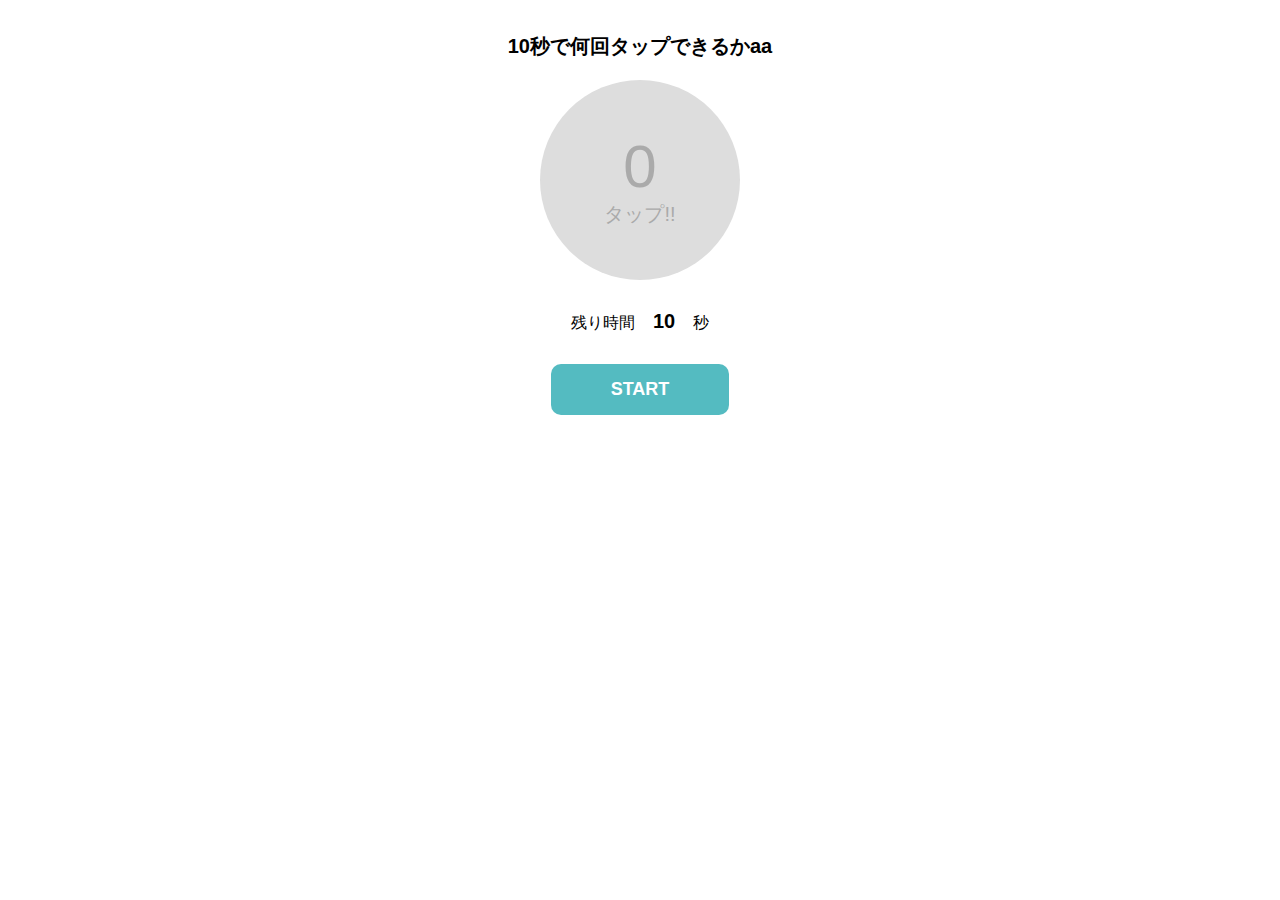
==== index.html @ 46bc226a "2" ====
<!DOCTYPE html>
<html>
<head>
<meta charset="utf-8">
<meta http-equiv="X-UA-Compatible" content="IE=edge">
<meta name="viewport" content="width=device-width, initial-scale=1.0">
<title>TAP10</title>
<link rel="stylesheet" type="text/css" href="app.css">
</head>
<body>

<section class="container">
  <h1 class="title">10秒で何回タップできるかaa</h1>
  <button id="js-tapBtn" class="btn-tap" disabled>
    <span id="js-count"></span><br>タップ!!
  </button>
  <div class="time">残り時間 <span id="js-time"></span> 秒</div>
  <button id="js-startBtn" class="btn">START</button>
</section>

<script src="app.js"></script>
</body>
</html>
---- app.css ----
@charset 'UTF-8';

html {
  font-family: sans-serif;
  touch-action: manipulation;
}
.container {
  padding: 15px;
  max-width: 400px;
  margin: 0 auto;
  text-align: center;
  font-size: 16px;
}
.title {
  font-size: 20px;
  margin: 10px 0 20px;
}
.btn-tap {
  width: 200px;
  height: 200px;
  border-radius: 50%;
  color: #fff;
  background-color: #a0ce00;
  border: none;
  outline: none;
  font-size: 20px;
  margin-bottom: 30px;
  cursor: pointer;
}
.btn-tap:disabled {
  background-color: #ddd;
  color: #aaa;
}
.btn-tap span {
  font-size: 60px;
}
.btn {
  display: inline-block;
  margin: 30px 0 0;
  padding: 15px 60px;
  border: none;
  border-radius: 10px;
  background-color: #54bbc1;
  font-size: 18px;
  color: #fff;
  font-weight: bold;
  cursor: pointer;
}
.time span {
  display: inline-block;
  width: 50px;
  font-size: 20px;
  font-weight: bold;
}
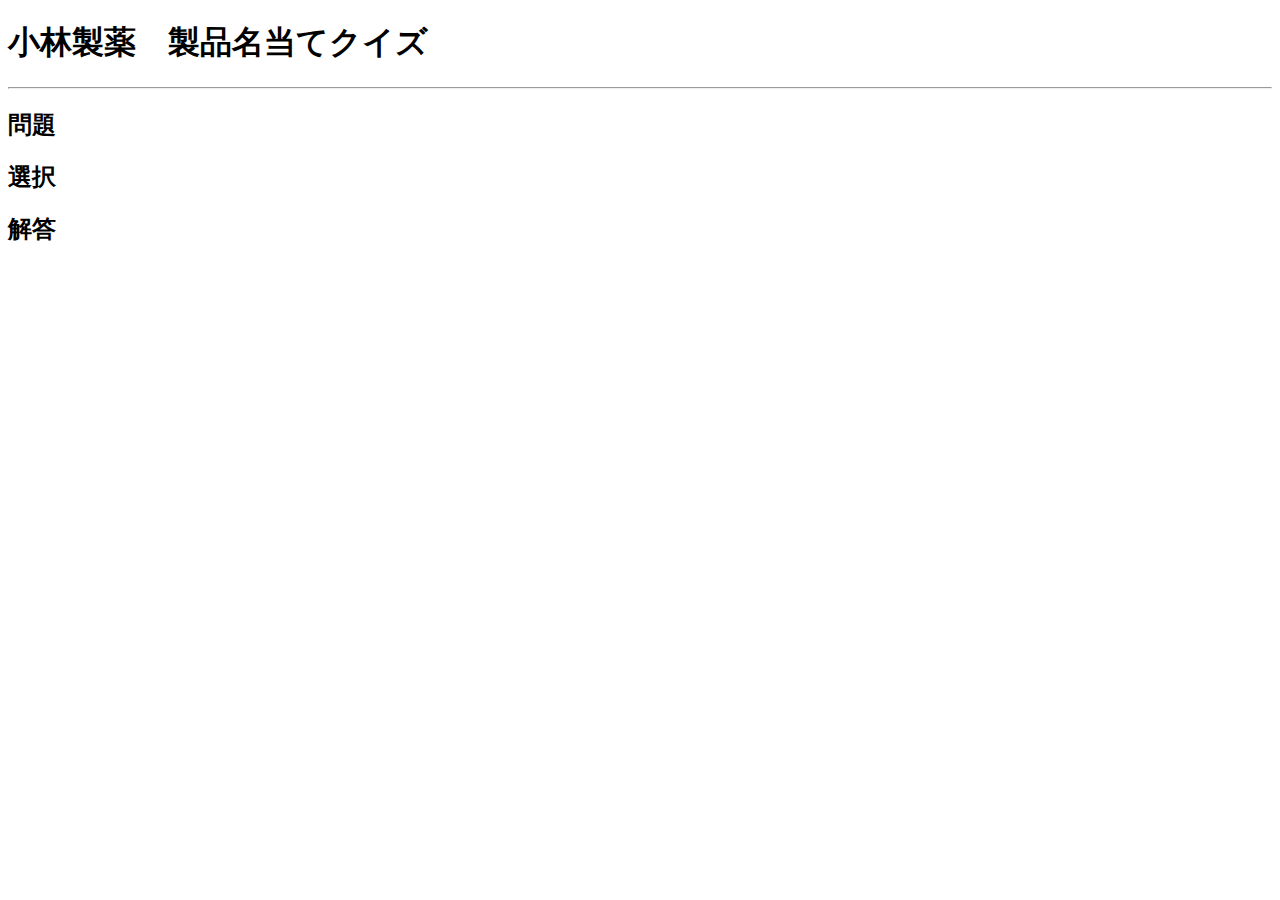
==== commit 567d1af1: "2" ====
--- a/index.html
+++ b/index.html
@@ -1,23 +1,164 @@
-<!DOCTYPE html>
+<!DOCTYPE HTML>
 <html>
+
 <head>
-<meta charset="utf-8">
-<meta http-equiv="X-UA-Compatible" content="IE=edge">
-<meta name="viewport" content="width=device-width, initial-scale=1.0">
-<title>TAP10</title>
-<link rel="stylesheet" type="text/css" href="app.css">
+  <meta charset="utf-8">
+  <title>小林クイズ</title>
 </head>
+
 <body>
+  <h1>小林製薬　製品名当てクイズ</h1>
+  <hr>
+  <h2>問題</h2>
+  <div id="text_q"></div>
+  <h2>選択</h2>
+  <div id="text_s"></div>
+  <h2>解答</h2>
+  <div id="text_a"></div>
 
-<section class="container">
-  <h1 class="title">10秒で何回タップできるかaa</h1>
-  <button id="js-tapBtn" class="btn-tap" disabled>
-    <span id="js-count"></span><br>タップ!!
-  </button>
-  <div class="time">残り時間 <span id="js-time"></span> 秒</div>
-  <button id="js-startBtn" class="btn">START</button>
-</section>
+  <script type="text/javascript">
+    var request = new XMLHttpRequest();
 
-<script src="app.js"></script>
+    request.open('GET', 'https://asia-northeast1-sheetstowebapi.cloudfunctions.net/api?id=1JaOv-aQi13P6gco2AmnmXVxgyHmv6zLIBwZ810mjXes&range=A1:C370', true);
+    request.responseType = 'json';
+
+    request.onload = function() {
+      var data = this.response;
+      data.forEach(function(value) {
+        // console.log(value.url);
+        // console.log(value.product_name);
+        // console.log(value.product_detail);
+      })
+      //      console.log(data);
+
+      var tmp = randomPick(data,3);
+      tmp.forEach(function(value) {
+        console.log(value.url);
+        console.log(value.product_name);
+        console.log(value.product_detail);
+      })
+
+      //tmp.sort(function() { Math.random() - .5; });
+      var correctNo = Math.floor( Math.random() * 3 );
+
+      qa = new Array();
+      console.log(correctNo);
+
+
+      qa[0] = [tmp[correctNo].product_detail, tmp[0].product_name, tmp[1].product_name, tmp[2].product_name, correctNo+1];
+      // qa[1] = ["クラゲを漢字で書くとどれ？", "水浮", "水母", "水星", 2];
+      // qa[2] = ["カタツムリを漢字で書くとどれ？", "禍牛", "鍋牛", "蝸牛", 3];
+      // qa[3] = ["バッタを漢字で書くとどれ？", "飛蝗", "飛蟻", "飛脚", 1];
+      // qa[4] = ["タツノオトシゴを英語にするとどれ？", "sea fish", "sea horse", "sea dragon", 2];
+      // qa[5] = ["マグロを英語にするとどれ？", "funa", "suna", "tuna", 3];
+      // qa[6] = ["トンボを英語にするとどれ？", "fly", "dragonfly", "butterfly", 2];
+      // qa[7] = ["ヒトデを英語にするとどれ？", "starfish", "starshell", "starmine", 1];
+      // qa[8] = ["恒星の中で最も明るい星は？", "デネブ", "スピカ", "シリウス", 3];
+      // qa[9] = ["惑星の中で最も重たいのはどれ？", "太陽", "木星", "天王星", 2];
+
+      //初期設定
+      q_sel = 3; //選択肢の数
+
+      setReady();
+
+      // var correct = Math.floor(Math.random() * data.length);
+      // var incorrect1 = 0;
+      // var incorrect2 = 0;
+      // do {
+      //   incorrect1 = Math.floor(Math.random() * data.length);
+      //   incorrect2 = Math.floor(Math.random() * data.length);
+      // } while (correct != incorrect1 && correct != incorrect2 && incorrect1 != incorrect2);
+      //
+      // console.log("correct: " + correct);
+      // console.log("incorrect1: " + incorrect1);
+      // console.log("incorrect2: " + incorrect2);
+
+    };
+    request.send();
+
+    //初期設定
+    function setReady() {
+      count = 0; //問題番号
+      ansers = new Array(); //解答記録
+
+      //最初の問題
+      quiz();
+    }
+
+    function randomPick(array, num){
+      var a = array;
+      var t = [];
+      var r = [];
+      var l = a.length;
+      var n = num < l ? num : l;
+      while (n-- > 0) {
+        var i = Math.random() * l | 0;
+        r[n] = t[i] || a[i];
+        --l;
+        t[i] = t[l] || a[l];
+      }
+      return r;
+    }
+
+    //問題表示
+    function quiz() {
+      var s, n;
+      //問題
+      document.getElementById("text_q").innerHTML = (count + 1) + "問目：" + qa[count][0];
+      //選択肢
+      s = "";
+      for (n = 1; n <= q_sel; n++) {
+        if (qa[count][n] != "") {
+          s += "【<a href='javascript:anser(" + n + ")'>" + n + "：" + qa[count][n] + "</a>】";
+        }
+      }
+      document.getElementById("text_s").innerHTML = s;
+    }
+
+    //解答表示
+    function anser(num) {
+      var s;
+      s = (count + 1) + "問目：";
+      //答え合わせ
+      if (num == qa[count][q_sel + 1]) {
+        //正解
+        ansers[count] = "○";
+      } else {
+        ansers[count] = "×";
+      }
+      s += ansers[count] + qa[count][num];
+      document.getElementById("text_a").innerHTML = s;
+
+      //次の問題を表示
+      count++;
+      if (count < qa.length) {
+        quiz();
+      } else {
+        //終了
+        s = "<table border='2'><caption>成績発表</caption>";
+        //1行目
+        s += "<tr><th>問題</th>";
+        for (n = 0; n < qa.length; n++) {
+          s += "<th>" + (n + 1) + "</th>";
+        }
+        s += "</tr>";
+        //2行目
+        s += "<tr><th>成績</th>";
+        for (n = 0; n < qa.length; n++) {
+          s += "<td>" + ansers[n] + "</td>";
+        }
+        s += "</tr>";
+        s += "</table>";
+        document.getElementById("text_q").innerHTML = s;
+        //次の選択肢
+        s = "【<a href='javascript:history.back()'>前のページに戻る</a>】";
+        s += "【<a href='javascript:setReady()'>同じ問題を最初から</a>】";
+        s += "【<a href=''>次の問題に進む</a>】";
+        document.getElementById("text_s").innerHTML = s;
+      }
+    }
+  </script>
+
 </body>
+
 </html>
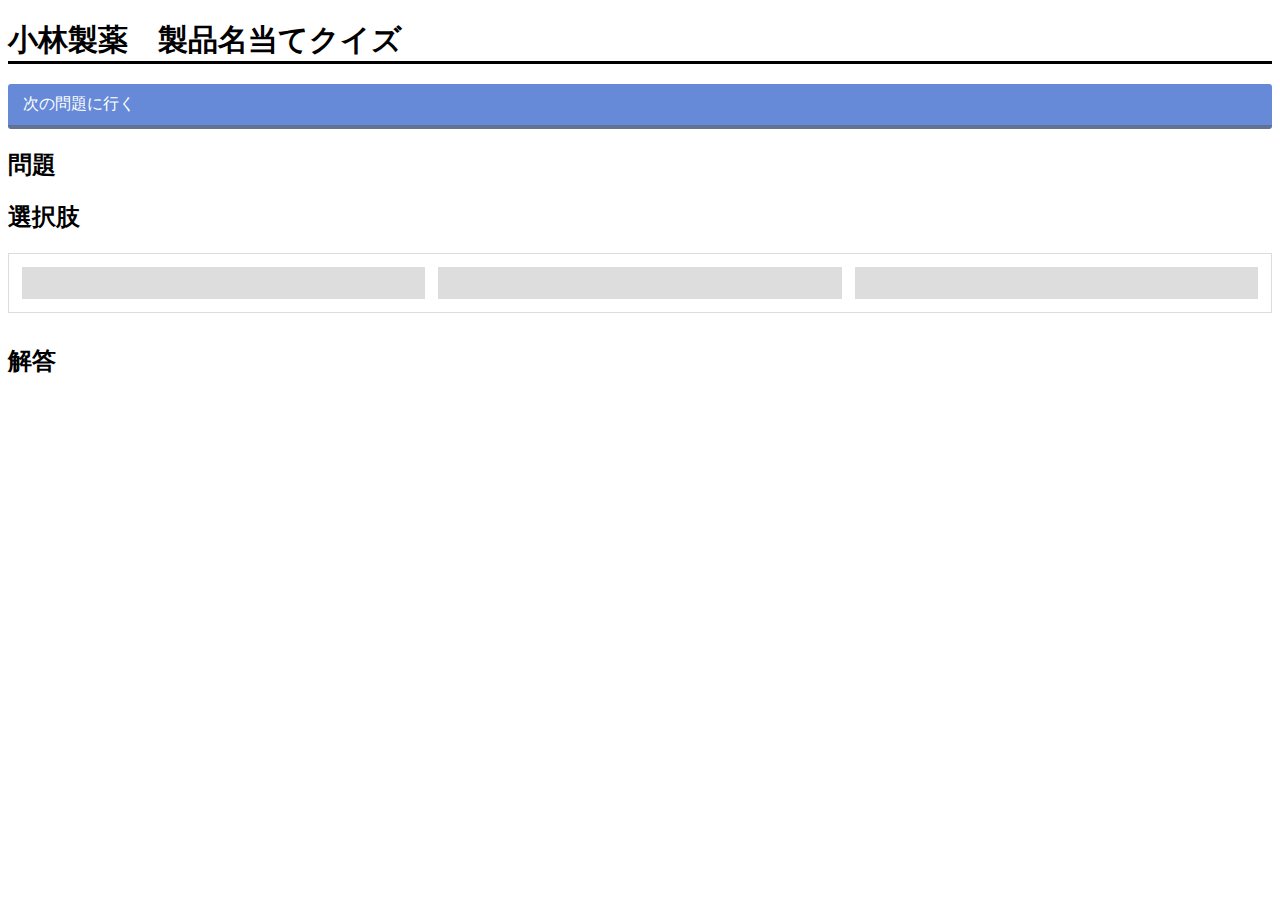
==== commit 473de6d5: "run" ====
--- a/index.html
+++ b/index.html
@@ -4,159 +4,134 @@
 <head>
   <meta charset="utf-8">
   <title>小林クイズ</title>
+  <link rel="stylesheet" type="text/css" href="css/app.css">
 </head>
 
 <body>
   <h1>小林製薬　製品名当てクイズ</h1>
-  <hr>
+  <div>
+    <a class="btn-square" href="javascript:nextQuestion();">次の問題に行く</a>
+  </div>
   <h2>問題</h2>
   <div id="text_q"></div>
-  <h2>選択</h2>
-  <div id="text_s"></div>
+  <h2>選択肢</h2>
+
+  <div class="cssgrid">
+    <div id="text_s1"></div>
+    <div id="text_s2"></div>
+    <div id="text_s3"></div>
+  </div>
+
   <h2>解答</h2>
   <div id="text_a"></div>
-
+  <div id="text_b"></div>
+  <div id="text_c"></div>
+  <script src="script/app.js"></script>
   <script type="text/javascript">
-    var request = new XMLHttpRequest();
-
-    request.open('GET', 'https://asia-northeast1-sheetstowebapi.cloudfunctions.net/api?id=1JaOv-aQi13P6gco2AmnmXVxgyHmv6zLIBwZ810mjXes&range=A1:C370', true);
-    request.responseType = 'json';
-
-    request.onload = function() {
-      var data = this.response;
-      data.forEach(function(value) {
-        // console.log(value.url);
-        // console.log(value.product_name);
-        // console.log(value.product_detail);
-      })
-      //      console.log(data);
-
-      var tmp = randomPick(data,3);
-      tmp.forEach(function(value) {
-        console.log(value.url);
-        console.log(value.product_name);
-        console.log(value.product_detail);
-      })
-
-      //tmp.sort(function() { Math.random() - .5; });
-      var correctNo = Math.floor( Math.random() * 3 );
-
-      qa = new Array();
-      console.log(correctNo);
-
-
-      qa[0] = [tmp[correctNo].product_detail, tmp[0].product_name, tmp[1].product_name, tmp[2].product_name, correctNo+1];
-      // qa[1] = ["クラゲを漢字で書くとどれ？", "水浮", "水母", "水星", 2];
-      // qa[2] = ["カタツムリを漢字で書くとどれ？", "禍牛", "鍋牛", "蝸牛", 3];
-      // qa[3] = ["バッタを漢字で書くとどれ？", "飛蝗", "飛蟻", "飛脚", 1];
-      // qa[4] = ["タツノオトシゴを英語にするとどれ？", "sea fish", "sea horse", "sea dragon", 2];
-      // qa[5] = ["マグロを英語にするとどれ？", "funa", "suna", "tuna", 3];
-      // qa[6] = ["トンボを英語にするとどれ？", "fly", "dragonfly", "butterfly", 2];
-      // qa[7] = ["ヒトデを英語にするとどれ？", "starfish", "starshell", "starmine", 1];
-      // qa[8] = ["恒星の中で最も明るい星は？", "デネブ", "スピカ", "シリウス", 3];
-      // qa[9] = ["惑星の中で最も重たいのはどれ？", "太陽", "木星", "天王星", 2];
-
-      //初期設定
-      q_sel = 3; //選択肢の数
-
-      setReady();
-
-      // var correct = Math.floor(Math.random() * data.length);
-      // var incorrect1 = 0;
-      // var incorrect2 = 0;
-      // do {
-      //   incorrect1 = Math.floor(Math.random() * data.length);
-      //   incorrect2 = Math.floor(Math.random() * data.length);
-      // } while (correct != incorrect1 && correct != incorrect2 && incorrect1 != incorrect2);
-      //
-      // console.log("correct: " + correct);
-      // console.log("incorrect1: " + incorrect1);
-      // console.log("incorrect2: " + incorrect2);
-
-    };
-    request.send();
-
-    //初期設定
-    function setReady() {
-      count = 0; //問題番号
-      ansers = new Array(); //解答記録
-
-      //最初の問題
-      quiz();
-    }
-
-    function randomPick(array, num){
-      var a = array;
-      var t = [];
-      var r = [];
-      var l = a.length;
-      var n = num < l ? num : l;
-      while (n-- > 0) {
-        var i = Math.random() * l | 0;
-        r[n] = t[i] || a[i];
-        --l;
-        t[i] = t[l] || a[l];
-      }
-      return r;
-    }
-
-    //問題表示
-    function quiz() {
-      var s, n;
-      //問題
-      document.getElementById("text_q").innerHTML = (count + 1) + "問目：" + qa[count][0];
-      //選択肢
-      s = "";
-      for (n = 1; n <= q_sel; n++) {
-        if (qa[count][n] != "") {
-          s += "【<a href='javascript:anser(" + n + ")'>" + n + "：" + qa[count][n] + "</a>】";
-        }
-      }
-      document.getElementById("text_s").innerHTML = s;
-    }
-
-    //解答表示
-    function anser(num) {
-      var s;
-      s = (count + 1) + "問目：";
-      //答え合わせ
-      if (num == qa[count][q_sel + 1]) {
-        //正解
-        ansers[count] = "○";
-      } else {
-        ansers[count] = "×";
-      }
-      s += ansers[count] + qa[count][num];
-      document.getElementById("text_a").innerHTML = s;
-
-      //次の問題を表示
-      count++;
-      if (count < qa.length) {
-        quiz();
-      } else {
-        //終了
-        s = "<table border='2'><caption>成績発表</caption>";
-        //1行目
-        s += "<tr><th>問題</th>";
-        for (n = 0; n < qa.length; n++) {
-          s += "<th>" + (n + 1) + "</th>";
-        }
-        s += "</tr>";
-        //2行目
-        s += "<tr><th>成績</th>";
-        for (n = 0; n < qa.length; n++) {
-          s += "<td>" + ansers[n] + "</td>";
-        }
-        s += "</tr>";
-        s += "</table>";
-        document.getElementById("text_q").innerHTML = s;
-        //次の選択肢
-        s = "【<a href='javascript:history.back()'>前のページに戻る</a>】";
-        s += "【<a href='javascript:setReady()'>同じ問題を最初から</a>】";
-        s += "【<a href=''>次の問題に進む</a>】";
-        document.getElementById("text_s").innerHTML = s;
-      }
-    }
+    // var productList = getProductList();
+    // console.log(productList);
+    //
+    // nextQuestion();
+    //
+    // function getProductList() {
+    //   var request = new XMLHttpRequest();
+    //
+    //   request.open('GET', 'https://asia-northeast1-sheetstowebapi.cloudfunctions.net/api?id=1JaOv-aQi13P6gco2AmnmXVxgyHmv6zLIBwZ810mjXes&range=A1:C370', false);
+    //   // request.responseType = 'json';
+    //   request.send();
+    //
+    //   if (request.status === 200) {
+    //     var ret = JSON.parse(request.response);
+    //     //      console.log(ret);
+    //     ret.forEach(function(value) {
+    //       // console.log(value.url);
+    //       // console.log(value.product_name);
+    //       // console.log(value.product_detail);
+    //     });
+    //     return ret;
+    //   }
+    // }
+    //
+    // function nextQuestion() {
+    //
+    //   document.getElementById("text_a").innerHTML = "";
+    //   document.getElementById("text_b").innerHTML = "";
+    //   document.getElementById("text_c").innerHTML = "";
+    //
+    //   var tmp = randomPick(productList, 3);
+    //   tmp.forEach(function(value) {
+    //     console.log(value.url);
+    //     console.log(value.product_name);
+    //     console.log(value.product_detail);
+    //   })
+    //   //tmp.sort(function() { Math.random() - .5; });
+    //   var correctNo = Math.floor(Math.random() * 3);
+    //
+    //   qa = new Array();
+    //   console.log(correctNo);
+    //
+    //   qa = [tmp[0], tmp[1], tmp[2], correctNo];
+    //
+    //   //初期設定
+    //   q_sel = 3; //選択肢の数
+    //   setReady(correctNo);
+    // }
+    //
+    // //初期設定
+    // function setReady(correctNo) {
+    //   count = 0; //問題番号
+    //   ansers = new Array(); //解答記録
+    //   //最初の問題
+    //   quiz(correctNo);
+    // }
+    //
+    // function randomPick(array, num) {
+    //   var a = array;
+    //   var t = [];
+    //   var r = [];
+    //   var l = a.length;
+    //   var n = num < l ? num : l;
+    //   while (n-- > 0) {
+    //     var i = Math.random() * l | 0;
+    //     r[n] = t[i] || a[i];
+    //     --l;
+    //     t[i] = t[l] || a[l];
+    //   }
+    //   return r;
+    // }
+    //
+    // //問題表示
+    // function quiz(correctNo) {
+    //   var s, n;
+    //   //問題
+    //   //document.getElementById("text_q").innerHTML = (count + 1) + "問目：" + qa[count][0];
+    //   document.getElementById("text_q").innerHTML = qa[correctNo].product_detail;
+    //
+    //   //選択肢
+    //   s = "";
+    //   for (n = 0; n < q_sel; n++) {
+    //     if (qa[n] != "") {
+    //       s += "<a href='javascript:anser(" + n + ")'>" + qa[n].product_name + "</a>";
+    //     }
+    //   }
+    //   document.getElementById("text_s").innerHTML = s;
+    // }
+    //
+    // //解答表示
+    // function anser(num) {
+    //   console.log("num: " + num);
+    //   console.log("qa: " + qa[3]);
+    //   //答え合わせ
+    //   if (num == qa[3]) {
+    //     //正解
+    //     ansers[count] = "○";
+    //   } else {
+    //     ansers[count] = "×";
+    //   }
+    //   document.getElementById("text_a").innerHTML = ansers[count];
+    //   document.getElementById("text_b").innerHTML = "あなたの回答：" + qa[num].product_name;
+    //   document.getElementById("text_c").innerHTML = "正解：" + qa[qa[3]].product_name;
+    // }
   </script>
 
 </body>
--- a/css/app.css
+++ b/css/app.css
@@ -0,0 +1,56 @@
+@charset 'UTF-8';
+
+html {
+  font-family: sans-serif;
+  touch-action: manipulation;
+}
+/* .container {
+  padding: 15px;
+  max-width: 400px;
+  margin: 0 auto;
+  text-align: center;
+  font-size: 16px;
+} */
+.title {
+  font-size: 20px;
+  margin: 10px 0 20px;
+}
+h1 {
+  font-size: 30px;
+  border-bottom: solid 3px black;
+}
+
+.btn-square:active {
+  /*ボタンを押したとき*/
+  -webkit-transform: translateY(4px);
+  transform: translateY(4px);/*下に動く*/
+  border-bottom: none;/*線を消す*/
+}
+.cssgrid {
+  display: grid;
+  grid-template-columns: repeat(auto-fit, minmax(300px, 1fr));
+  grid-auto-rows: 1fr;
+  grid-gap: 0.8em;
+  border: 1px solid #ddd;
+  padding: 0.8em;
+  margin: 0 0 2em;
+}
+
+.cssgrid > div {
+  background: #ddd;
+  overflow: auto;
+  min-width: 0;
+  padding: 1em;
+}
+.btn-square {
+  /* display: inline-block; */
+  display:block;
+  width:auto;
+  padding:10px 15px;
+  /* padding: 0.5em 1em; */
+  text-decoration: none;
+  background: #668ad8;/*ボタン色*/
+  color: #FFF;
+  border-bottom: solid 4px #627295;
+  border-radius: 3px;
+}
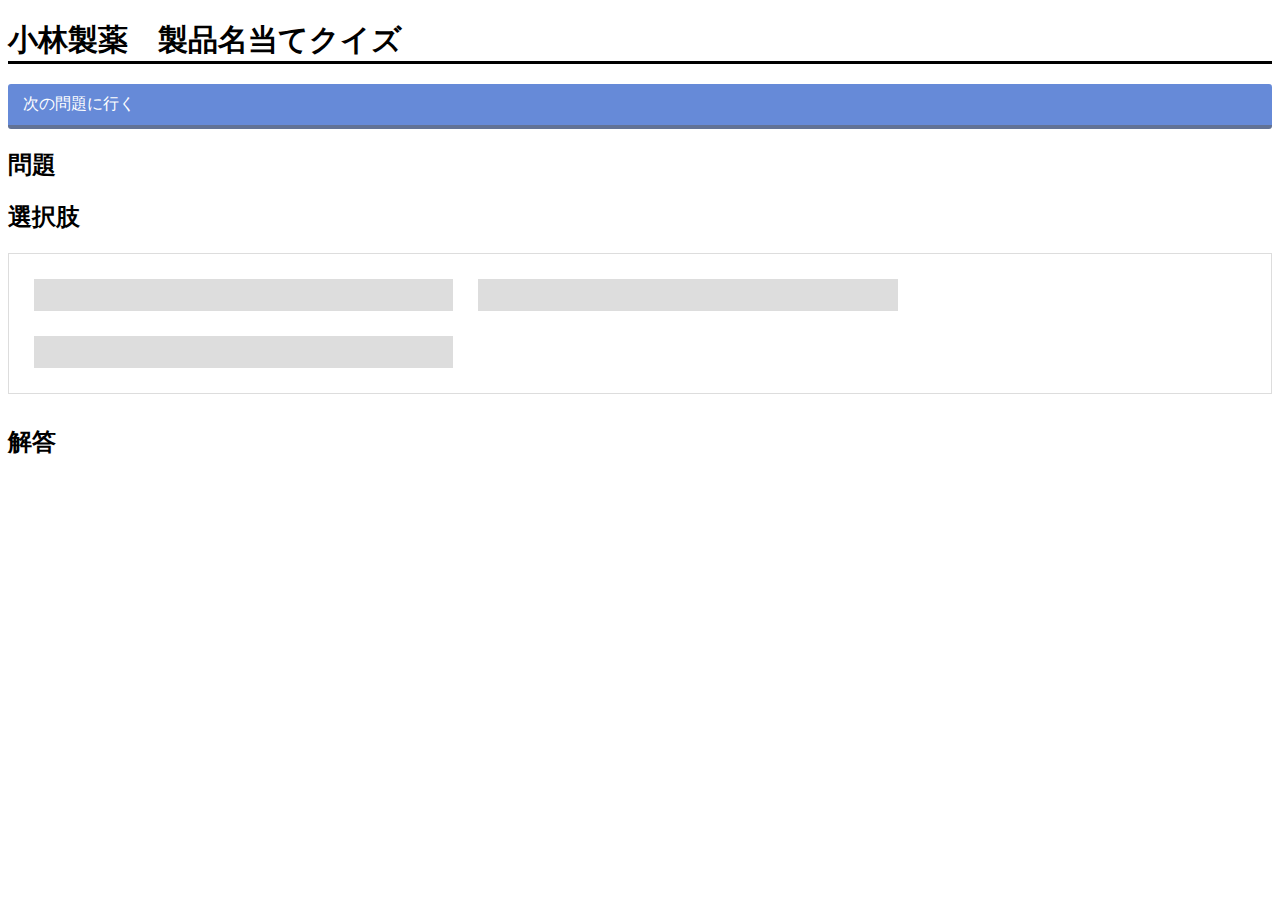
==== commit 1a02c35c: "run" ====
--- a/index.html
+++ b/index.html
@@ -16,7 +16,7 @@
   <div id="text_q"></div>
   <h2>選択肢</h2>
 
-  <div class="cssgrid">
+  <div class="float">
     <div id="text_s1"></div>
     <div id="text_s2"></div>
     <div id="text_s3"></div>
--- a/css/app.css
+++ b/css/app.css
@@ -26,21 +26,37 @@
   transform: translateY(4px);/*下に動く*/
   border-bottom: none;/*線を消す*/
 }
-.cssgrid {
-  display: grid;
-  grid-template-columns: repeat(auto-fit, minmax(300px, 1fr));
-  grid-auto-rows: 1fr;
-  grid-gap: 0.8em;
+.float {
   border: 1px solid #ddd;
-  padding: 0.8em;
+  padding: 1%;
   margin: 0 0 2em;
+  width: auto;
+  overflow: hidden;
 }
 
-.cssgrid > div {
+.float > div {
   background: #ddd;
   overflow: auto;
-  min-width: 0;
   padding: 1em;
+  margin: 2% 2% 3%;
+}
+
+.float > div:last-child { margin: 2%; }
+
+@media screen and (min-width: 660px){
+  .float > div {
+    width: 48%;
+    margin: 1%;
+    float: left;
+  }
+
+  .float > div:last-child { margin: 1%; }
+}
+
+@media screen and (min-width: 990px){
+  .float > div {
+    width: 31.333333%;
+  }
 }
 .btn-square {
   /* display: inline-block; */
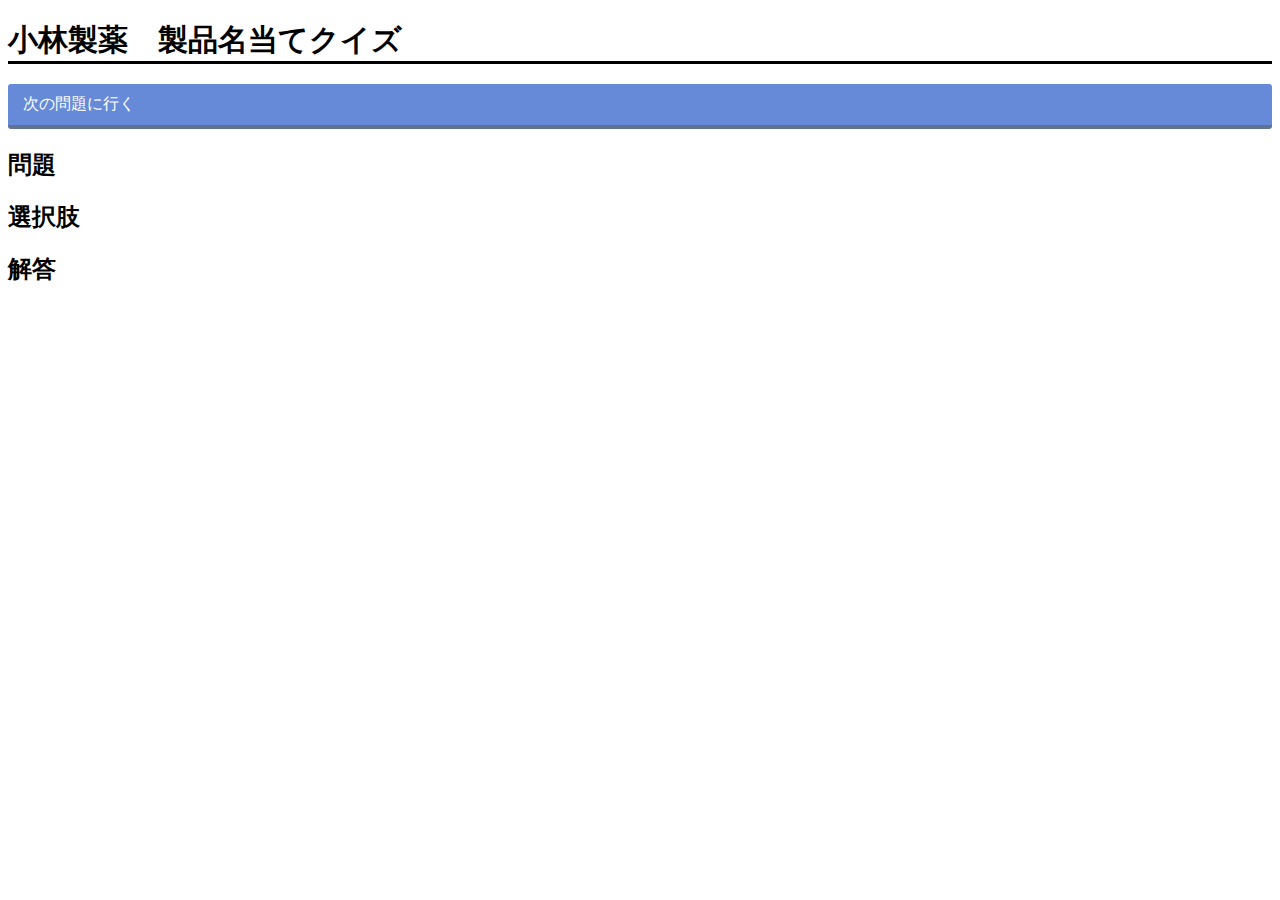
==== commit cc1b1085: "run" ====
--- a/index.html
+++ b/index.html
@@ -16,7 +16,7 @@
   <div id="text_q"></div>
   <h2>選択肢</h2>
 
-  <div class="float">
+  <div class="cssgrid">
     <div id="text_s1"></div>
     <div id="text_s2"></div>
     <div id="text_s3"></div>
--- a/css/app.css
+++ b/css/app.css
@@ -20,44 +20,23 @@
   border-bottom: solid 3px black;
 }
 
-.btn-square:active {
-  /*ボタンを押したとき*/
-  -webkit-transform: translateY(4px);
-  transform: translateY(4px);/*下に動く*/
-  border-bottom: none;/*線を消す*/
-}
-.float {
+
+/* .cssgrid {
+  display: grid;
+  grid-template-columns: repeat(auto-fit, minmax(300px, 1fr));
+  grid-auto-rows: 1fr;
+  grid-gap: 0.8em;
   border: 1px solid #ddd;
-  padding: 1%;
+  padding: 0.8em;
   margin: 0 0 2em;
-  width: auto;
-  overflow: hidden;
 }
 
-.float > div {
+.cssgrid > div {
   background: #ddd;
   overflow: auto;
+  min-width: 0;
   padding: 1em;
-  margin: 2% 2% 3%;
-}
-
-.float > div:last-child { margin: 2%; }
-
-@media screen and (min-width: 660px){
-  .float > div {
-    width: 48%;
-    margin: 1%;
-    float: left;
-  }
-
-  .float > div:last-child { margin: 1%; }
-}
-
-@media screen and (min-width: 990px){
-  .float > div {
-    width: 31.333333%;
-  }
-}
+} */
 .btn-square {
   /* display: inline-block; */
   display:block;
@@ -70,3 +49,9 @@
   border-bottom: solid 4px #627295;
   border-radius: 3px;
 }
+.btn-square:active {
+  /*ボタンを押したとき*/
+  -webkit-transform: translateY(4px);
+  transform: translateY(4px);/*下に動く*/
+  border-bottom: none;/*線を消す*/
+}
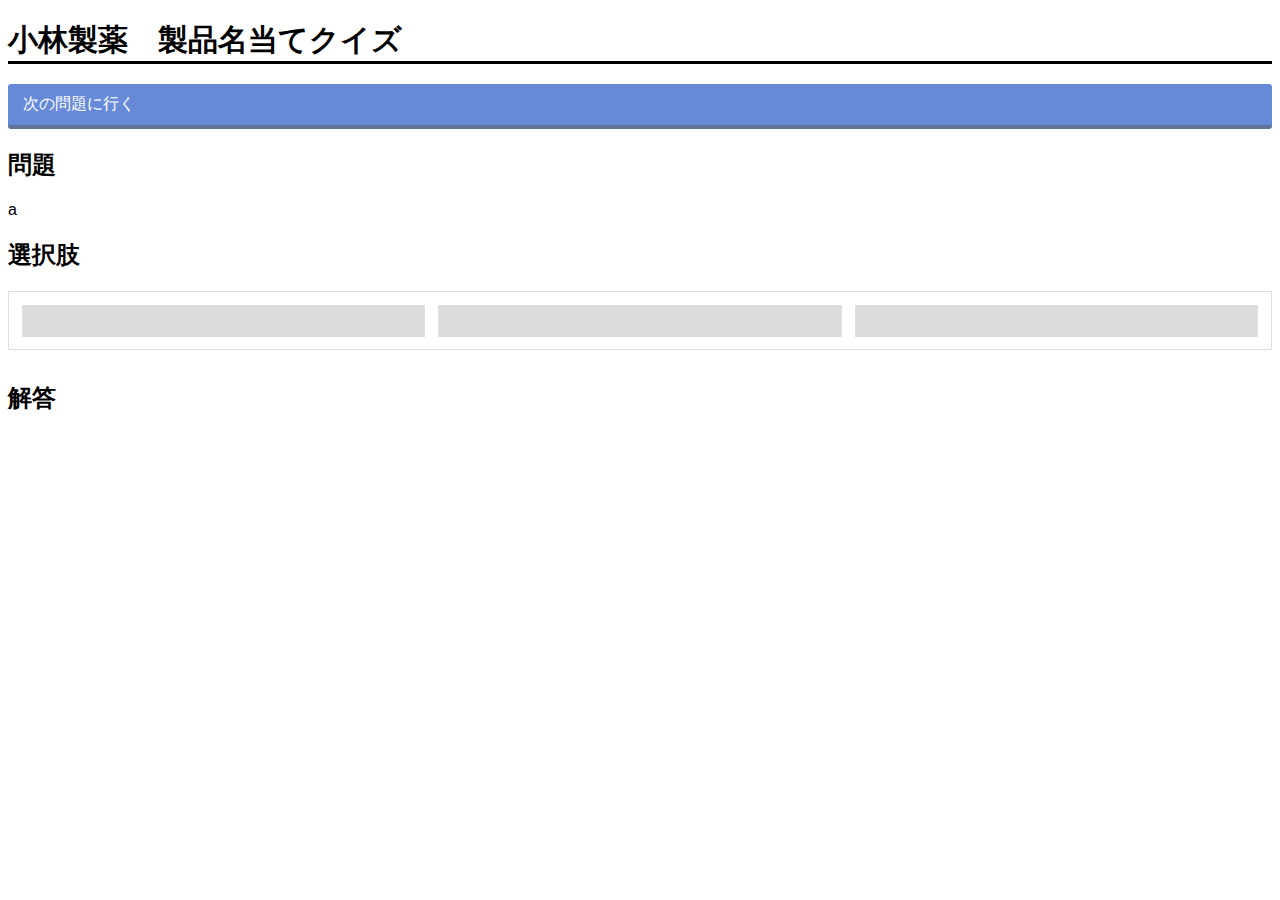
==== commit 4ac4a7b7: "run" ====
--- a/index.html
+++ b/index.html
@@ -13,7 +13,9 @@
     <a class="btn-square" href="javascript:nextQuestion();">次の問題に行く</a>
   </div>
   <h2>問題</h2>
-  <div id="text_q"></div>
+  <div id="text_q">
+    <p>a</p>
+  </div>
   <h2>選択肢</h2>
 
   <div class="cssgrid">
--- a/css/app.css
+++ b/css/app.css
@@ -20,8 +20,7 @@
   border-bottom: solid 3px black;
 }
 
-
-/* .cssgrid {
+.cssgrid {
   display: grid;
   grid-template-columns: repeat(auto-fit, minmax(300px, 1fr));
   grid-auto-rows: 1fr;
@@ -36,7 +35,7 @@
   overflow: auto;
   min-width: 0;
   padding: 1em;
-} */
+}
 .btn-square {
   /* display: inline-block; */
   display:block;
